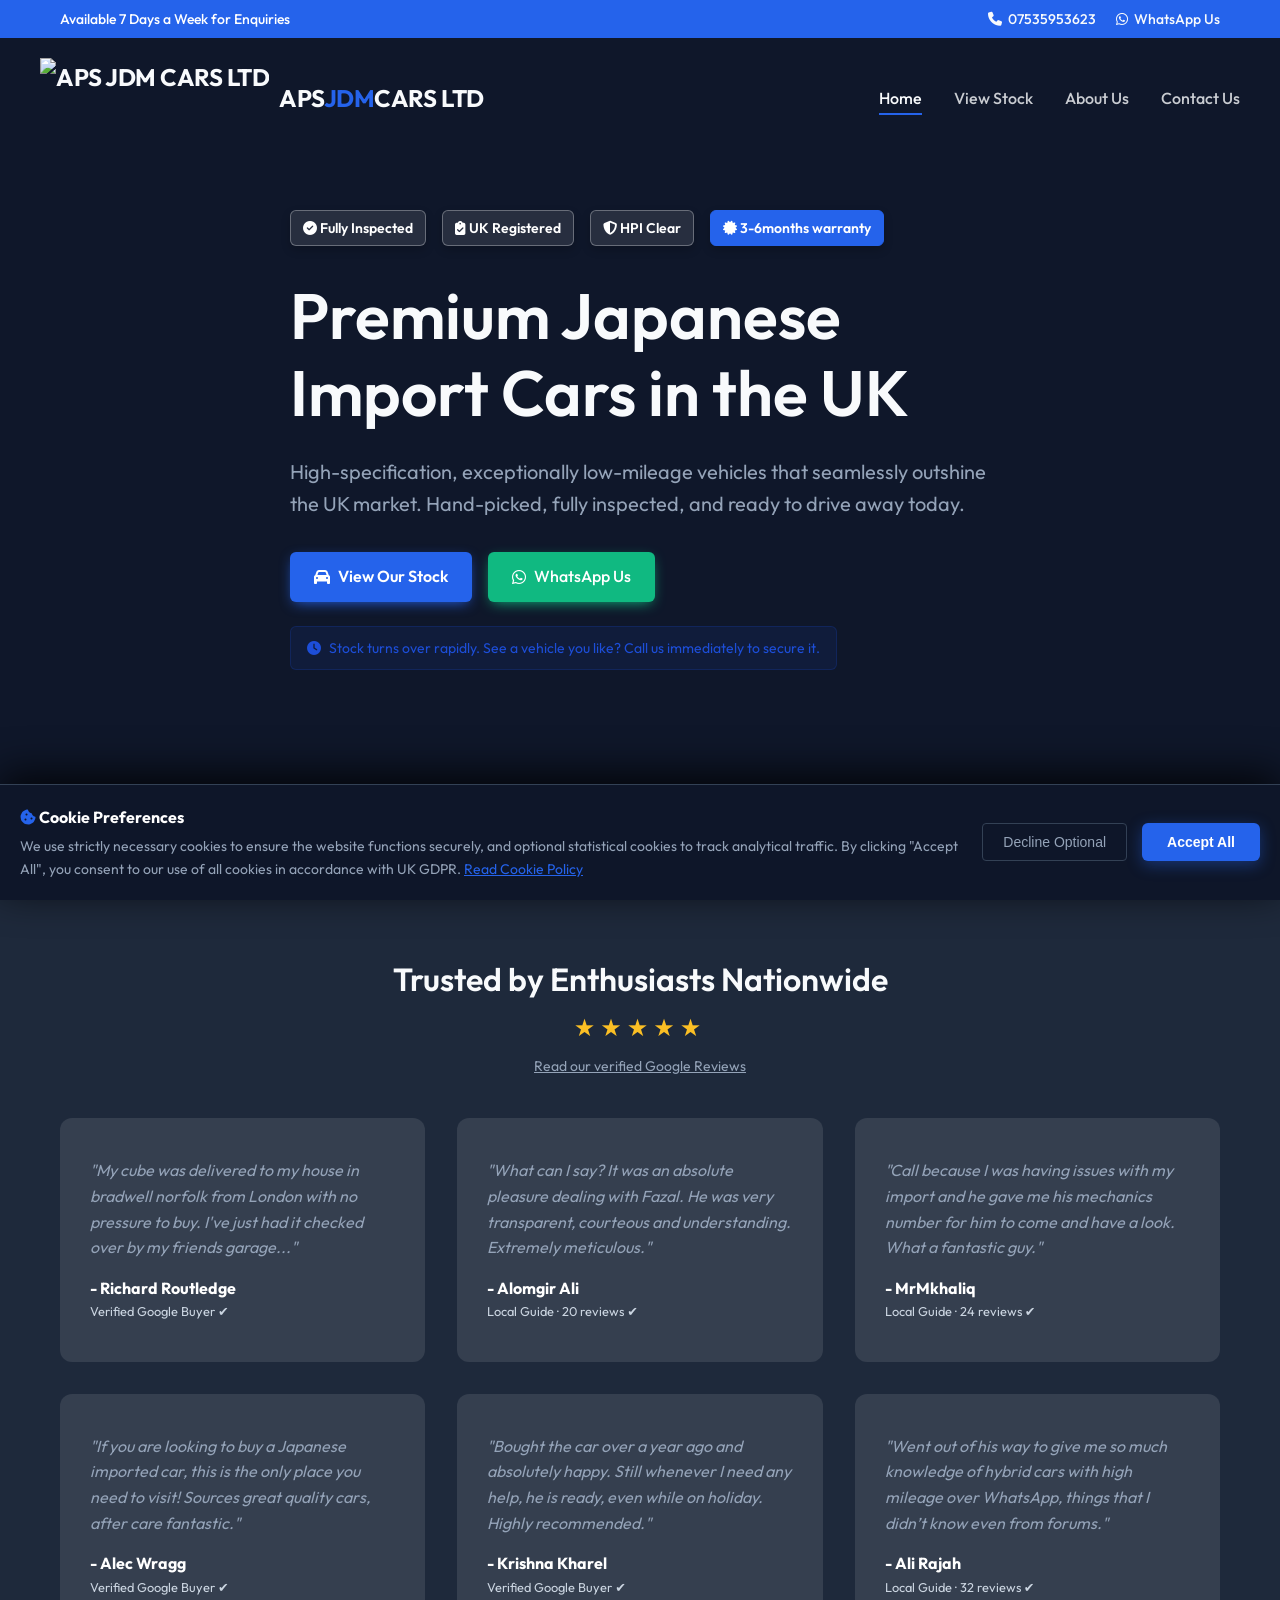
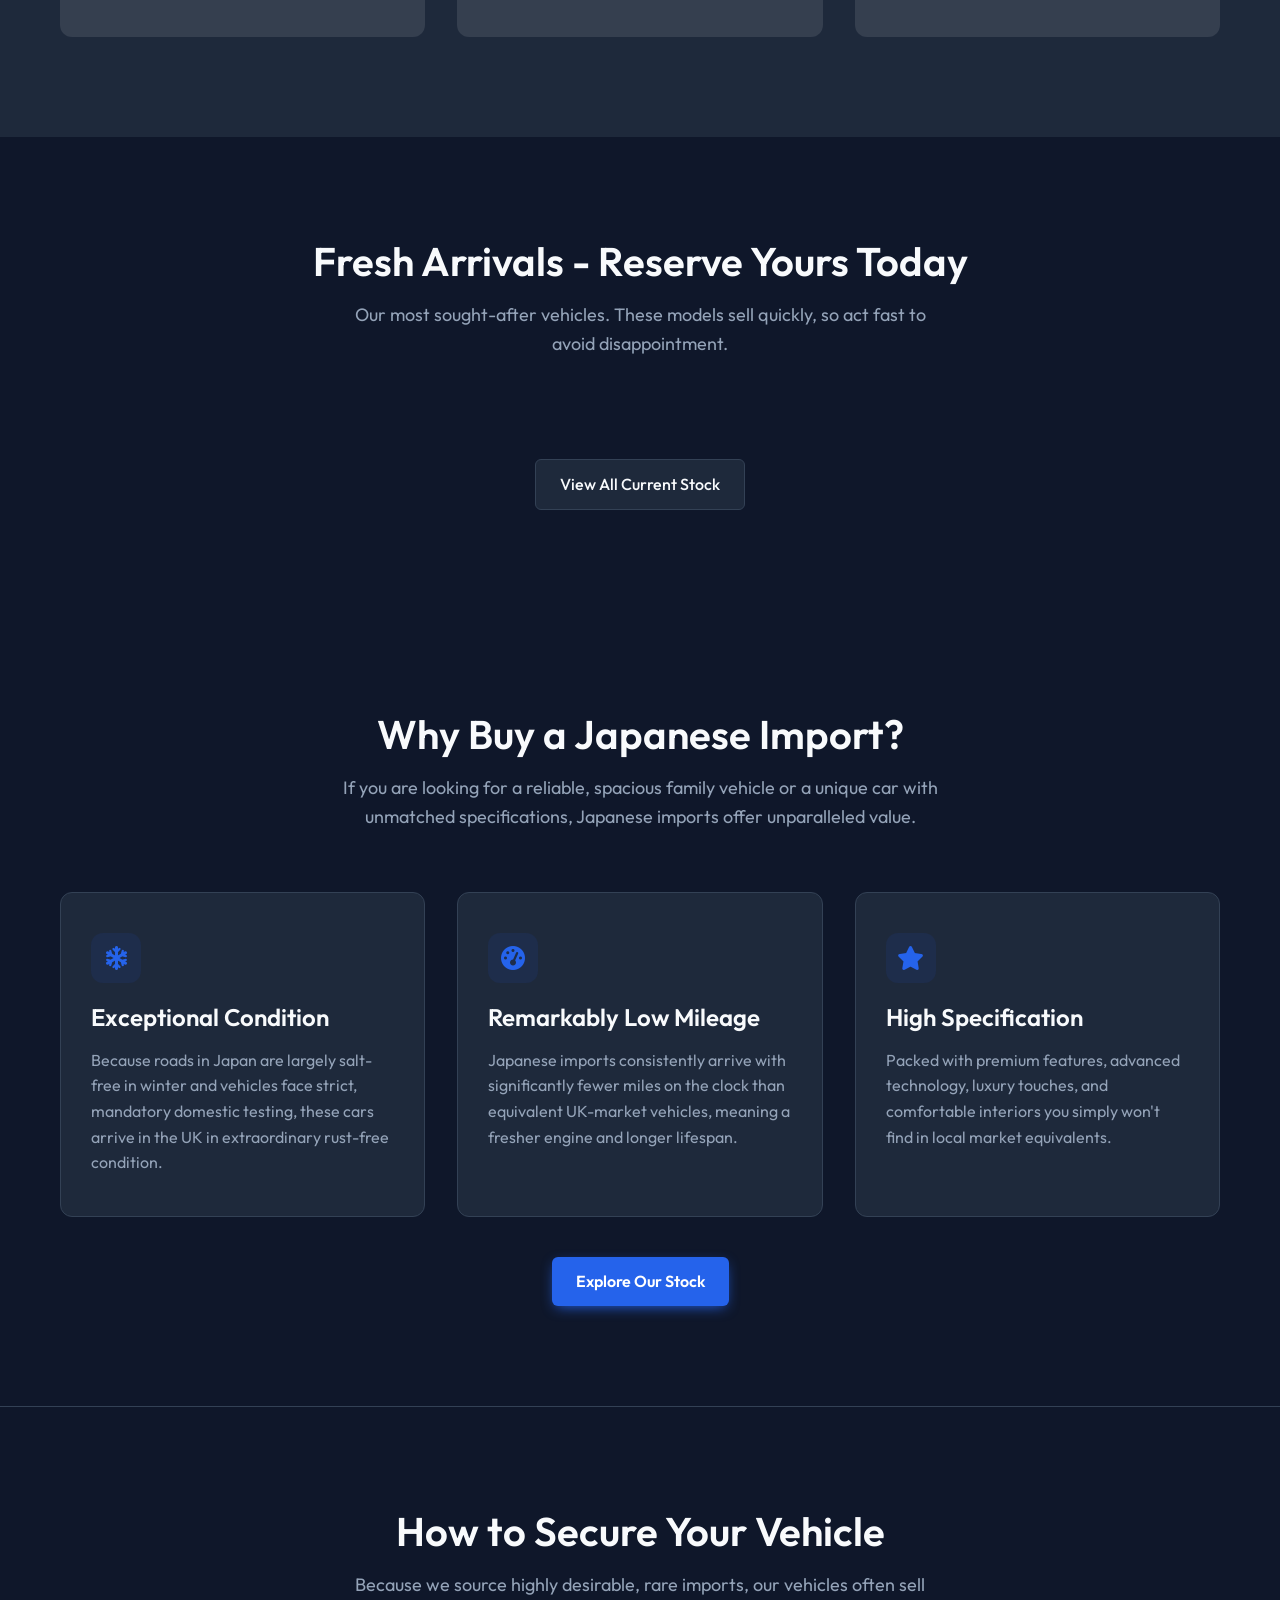
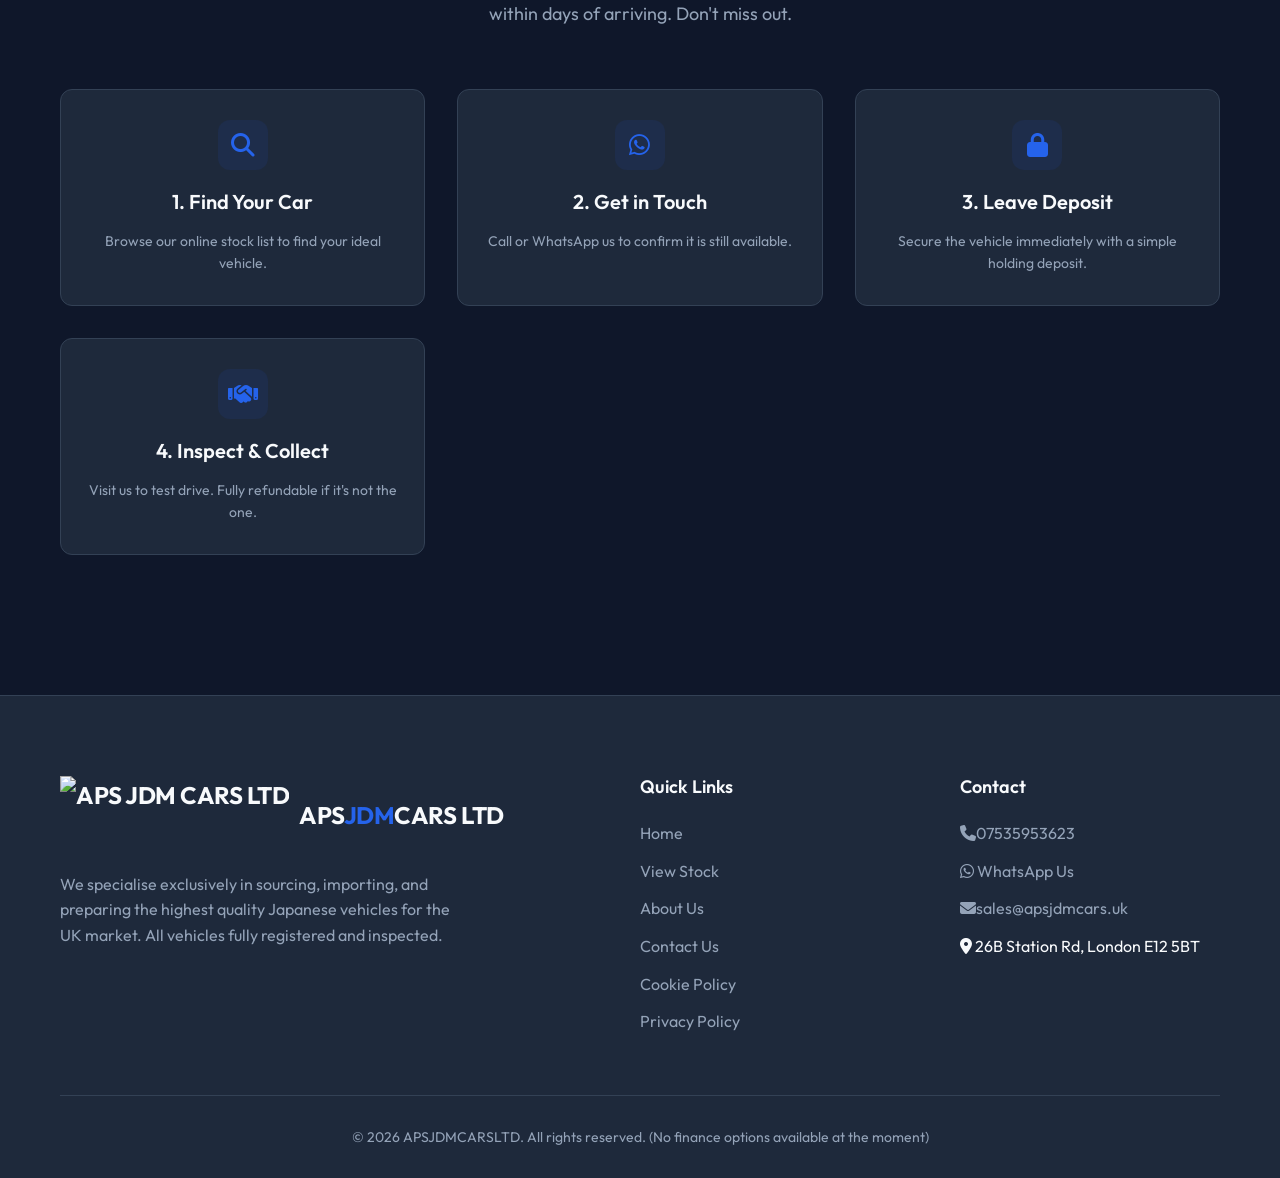
==== static/index.html @ a2fe66a0 "Navigation: Converted all root paths to explicit relative HTML files" ====
<!DOCTYPE html>
<html lang="en-GB">
<head>
  <meta charset="UTF-8">
  <meta name="viewport" content="width=device-width, initial-scale=1.0">
  <title>Japanese Import Cars UK | Premium Specialists</title>
  <meta name="description" content="Discover premium Japanese import cars in the UK. Specialising in high-spec, low-mileage vehicles fully UK registered and inspected.">
  <link rel="stylesheet" href="style.css">
  <link rel="stylesheet" href="https://cdnjs.cloudflare.com/ajax/libs/font-awesome/6.4.0/css/all.min.css">
</head>
<body>


  



  <!-- HEADER -->
  <header>
    <div class="top-bar">
      <div class="container top-contacts">
        <span>Available 7 Days a Week for Enquiries</span>
        <div style="display: flex; gap: 20px;">
          <a href="tel:07535953623"><i class="fas fa-phone"></i> <span>07535953623</span></a>
          <a href="https://wa.me/447721733169?text=Hi%20I'm%20interested%20in%20a%20car"><i class="fab fa-whatsapp"></i> <span>WhatsApp Us</span></a>
        </div>
      </div>
    </div>
    <div class="container nav-container">
      <a href="index.html" class="logo" style="text-decoration: none; display: flex; align-items: center; gap: 10px;"><img src="logojdm.png" alt="APS JDM CARS LTD" class="nav-logo-img"><div>APS<span>JDM</span>CARS LTD</div></a>
      <nav class="nav-links">
        <a href="index.html" class="active">Home</a>
        <a href="stock.html">View Stock</a>
        <a href="about.html">About Us</a>
        <a href="contact.html">Contact Us</a>
      </nav>
      <button class="mobile-menu-btn"><i class="fas fa-bars"></i></button>
    </div>
  </header>

  <!-- HERO -->
  <section class="hero">
    <div class="container">
      <div class="hero-content">
        <div class="trust-badges">
          <span class="badge"><i class="fas fa-check-circle"></i> Fully Inspected</span>
          <span class="badge"><i class="fas fa-clipboard-check"></i> UK Registered</span>
          <span class="badge"><i class="fas fa-shield-alt"></i> HPI Clear</span>
          <span class="badge" style="background-color: var(--accent-primary); color: white; border-color: var(--accent-primary);"><i class="fas fa-certificate"></i> 3-6months warranty</span>
        </div>
        <h1>Premium Japanese Import Cars in the UK</h1>
        <p>High-specification, exceptionally low-mileage vehicles that seamlessly outshine the UK market. Hand-picked, fully inspected, and ready to drive away today.</p>
        
        <div class="hero-ctas">
          <a href="stock.html" class="btn btn-primary"><i class="fas fa-car"></i> View Our Stock</a>
          <a href="https://wa.me/447721733169?text=Hi%20I'm%20interested%20in%20a%20car" class="btn btn-whatsapp"><i class="fab fa-whatsapp"></i> WhatsApp Us</a>
        </div>
        
        <div class="urgency-banner">
          <i class="fas fa-clock"></i> Stock turns over rapidly. See a vehicle you like? Call us immediately to secure it.
        </div>
      </div>
    </div>
  </section>


  <!-- SOCIAL PROOF -->
  <section style="background-color: var(--bg-secondary); color: var(--text-main); padding: 60px 0;">
    <div class="container">
      <div style="text-align: center; margin-bottom: 40px;">
        <h2 style="font-size: 2rem; margin-bottom: 10px;">Trusted by Enthusiasts Nationwide</h2>
        <a href="https://maps.app.goo.gl/rr9UV8y8U7LEJcrA9" target="_blank" style="text-decoration: none; display: inline-block; cursor: pointer; transition: opacity 0.2s;" onmouseover="this.style.opacity='0.8'" onmouseout="this.style.opacity='1'">
          <div style="color: #fbbf24; font-size: 1.5rem; letter-spacing: 5px; margin-bottom: 8px;">★★★★★</div>
          <div style="font-size: 0.875rem; color: var(--text-muted); text-decoration: underline;">Read our verified Google Reviews</div>
        </a>
      </div>

      <div class="info-grid">
        <div class="info-card" style="background-color: rgba(255,255,255,0.1); border: none; color: white;">
          <p style="font-style: italic; margin-bottom: 15px;">"My cube was delivered to my house in bradwell norfolk from London with no pressure to buy. I've just had it checked over by my friends garage..."</p>
          <div style="font-weight: 700;">- Richard Routledge</div>
          <div style="font-size: 0.8rem; color: #cbd5e1;">Verified Google Buyer ✔</div>
        </div>
        <div class="info-card" style="background-color: rgba(255,255,255,0.1); border: none; color: white;">
          <p style="font-style: italic; margin-bottom: 15px;">"What can I say? It was an absolute pleasure dealing with Fazal. He was very transparent, courteous and understanding. Extremely meticulous."</p>
          <div style="font-weight: 700;">- Alomgir Ali</div>
          <div style="font-size: 0.8rem; color: #cbd5e1;">Local Guide · 20 reviews ✔</div>
        </div>
        <div class="info-card" style="background-color: rgba(255,255,255,0.1); border: none; color: white;">
          <p style="font-style: italic; margin-bottom: 15px;">"Call because I was having issues with my import and he gave me his mechanics number for him to come and have a look. What a fantastic guy."</p>
          <div style="font-weight: 700;">- MrMkhaliq</div>
          <div style="font-size: 0.8rem; color: #cbd5e1;">Local Guide · 24 reviews ✔</div>
        </div>
        <div class="info-card" style="background-color: rgba(255,255,255,0.1); border: none; color: white;">
          <p style="font-style: italic; margin-bottom: 15px;">"If you are looking to buy a Japanese imported car, this is the only place you need to visit! Sources great quality cars, after care fantastic."</p>
          <div style="font-weight: 700;">- Alec Wragg</div>
          <div style="font-size: 0.8rem; color: #cbd5e1;">Verified Google Buyer ✔</div>
        </div>
        <div class="info-card" style="background-color: rgba(255,255,255,0.1); border: none; color: white;">
          <p style="font-style: italic; margin-bottom: 15px;">"Bought the car over a year ago and absolutely happy. Still whenever I need any help, he is ready, even while on holiday. Highly recommended."</p>
          <div style="font-weight: 700;">- Krishna Kharel</div>
          <div style="font-size: 0.8rem; color: #cbd5e1;">Verified Google Buyer ✔</div>
        </div>
        <div class="info-card" style="background-color: rgba(255,255,255,0.1); border: none; color: white;">
          <p style="font-style: italic; margin-bottom: 15px;">"Went out of his way to give me so much knowledge of hybrid cars with high mileage over WhatsApp, things that I didn’t know even from forums."</p>
          <div style="font-weight: 700;">- Ali Rajah</div>
          <div style="font-size: 0.8rem; color: #cbd5e1;">Local Guide · 32 reviews ✔</div>
        </div>
      </div>

    </div>
  </section>

  <!-- FEATURED STOCK -->
  <section>
    <div class="container">
      <div class="section-header">
        <h2>Fresh Arrivals - Reserve Yours Today</h2>
        <p>Our most sought-after vehicles. These models sell quickly, so act fast to avoid disappointment.</p>
      </div>

      <div class="vehicle-grid">
        <!-- Live API Injection -->
        <div id="featuredStockGrid" style="display: contents;"></div>
      </div>
      
      <div style="text-align: center;">
        <a href="stock.html" class="btn btn-secondary">View All Current Stock</a>
      </div>
    </div>
  </section>

  <!-- WHY BUY IMPORT -->
  <section class="bg-alt">
    <div class="container">
      <div class="section-header">
        <h2>Why Buy a Japanese Import?</h2>
        <p>If you are looking for a reliable, spacious family vehicle or a unique car with unmatched specifications, Japanese imports offer unparalleled value.</p>
      </div>
      
      <div class="info-grid">
        <div class="info-card">
          <div class="info-card-icon"><i class="fas fa-snowflake"></i></div>
          <h3>Exceptional Condition</h3>
          <p>Because roads in Japan are largely salt-free in winter and vehicles face strict, mandatory domestic testing, these cars arrive in the UK in extraordinary rust-free condition.</p>
        </div>
        <div class="info-card">
          <div class="info-card-icon"><i class="fas fa-tachometer-alt"></i></div>
          <h3>Remarkably Low Mileage</h3>
          <p>Japanese imports consistently arrive with significantly fewer miles on the clock than equivalent UK-market vehicles, meaning a fresher engine and longer lifespan.</p>
        </div>
        <div class="info-card">
          <div class="info-card-icon"><i class="fas fa-star"></i></div>
          <h3>High Specification</h3>
          <p>Packed with premium features, advanced technology, luxury touches, and comfortable interiors you simply won't find in local market equivalents.</p>
        </div>
      </div>
      
      <div style="text-align: center;">
        <a href="stock.html" class="btn btn-primary">Explore Our Stock</a>
      </div>
    </div>
  </section>

  <!-- RESERVATION PROCESS -->
  <section class="bg-alt" style="border-top: 1px solid var(--border-color);">
    <div class="container">
      <div class="section-header">
        <h2>How to Secure Your Vehicle</h2>
        <p>Because we source highly desirable, rare imports, our vehicles often sell within days of arriving. Don't miss out.</p>
      </div>
      
      <div class="info-grid process-grid">
        <div class="info-card" style="padding: 30px 20px; text-align: center;">
          <div class="info-card-icon" style="margin: 0 auto 20px;"><i class="fas fa-search"></i></div>
          <h3 style="font-size: 1.25rem;">1. Find Your Car</h3>
          <p style="font-size: 0.875rem;">Browse our online stock list to find your ideal vehicle.</p>
        </div>
        <div class="info-card" style="padding: 30px 20px; text-align: center;">
          <div class="info-card-icon" style="margin: 0 auto 20px;"><i class="fab fa-whatsapp"></i></div>
          <h3 style="font-size: 1.25rem;">2. Get in Touch</h3>
          <p style="font-size: 0.875rem;">Call or WhatsApp us to confirm it is still available.</p>
        </div>
        <div class="info-card" style="padding: 30px 20px; text-align: center;">
          <div class="info-card-icon" style="margin: 0 auto 20px;"><i class="fas fa-lock"></i></div>
          <h3 style="font-size: 1.25rem;">3. Leave Deposit</h3>
          <p style="font-size: 0.875rem;">Secure the vehicle immediately with a simple holding deposit.</p>
        </div>
        <div class="info-card" style="padding: 30px 20px; text-align: center;">
          <div class="info-card-icon" style="margin: 0 auto 20px;"><i class="fas fa-handshake"></i></div>
          <h3 style="font-size: 1.25rem;">4. Inspect & Collect</h3>
          <p style="font-size: 0.875rem;">Visit us to test drive. Fully refundable if it's not the one.</p>
        </div>
      </div>
    </div>
  </section>

  <!-- FOOTER -->
  <footer>
    <div class="container">
      <div class="footer-grid">
        <div class="footer-about">
          <a href="index.html" class="logo" style="text-decoration: none; display: flex; align-items: center; gap: 10px;"><img src="logojdm.png" alt="APS JDM CARS LTD" class="nav-logo-img"><div>APS<span>JDM</span>CARS LTD</div></a>
          <p>We specialise exclusively in sourcing, importing, and preparing the highest quality Japanese vehicles for the UK market. All vehicles fully registered and inspected.</p>
        </div>
        <div class="footer-links">
          <h4>Quick Links</h4>
          <ul>
            <li><a href="index.html">Home</a></li>
            <li><a href="stock.html">View Stock</a></li>
            <li><a href="about.html">About Us</a></li>
            <li><a href="contact.html">Contact Us</a></li>
            <li><a href="/cookie-policy">Cookie Policy</a></li>
            <li><a href="/privacy-policy">Privacy Policy</a></li>
          </ul>
        </div>
        <div class="footer-links">
          <h4>Contact</h4>
          <ul>
            <li><a href="tel:07535953623"><i class="fas fa-phone"></i>07535953623</a></li>
            <li><a href="https://wa.me/447721733169?text=Hi%20I'm%20interested%20in%20a%20car"><i class="fab fa-whatsapp"></i> WhatsApp Us</a></li>
            <li><a href="mailto:sales@apsjdmcars.uk"><i class="fas fa-envelope"></i>sales@apsjdmcars.uk</a></li>
            <li><i class="fas fa-map-marker-alt"></i> 26B Station Rd, London E12 5BT</li>
          </ul>
        </div>
      </div>
      <div class="footer-bottom">
        <p>&copy; 2026 APSJDMCARSLTD. All rights reserved. (No finance options available at the moment)</p>
      </div>
    </div>
  </footer>

  <script src="script.js"></script>

  <!-- DYNAMIC LIVE STOCK API -->
  <script>
    document.addEventListener('DOMContentLoaded', async () => {
      const grid = document.getElementById('featuredStockGrid');
      if (!grid) return;
      
      try {
        const res = await fetch('/api/vehicles');
        if (!res.ok) throw new Error('API down');
        let vehicles = await res.json();
        
        // Filter out sold/reserved cars
        vehicles = vehicles.filter(v => v.status === 'Available' || !v.status);
        
        // Take top 3 latest
        vehicles = vehicles.slice(-3).reverse(); // Assuming newest are at the end, or just slice(0,3)
        // Let's take the first 3 since SQL usually returns oldest first unless ORDER BY is used.
        // Actually, fetching newest is harder without an 'id DESC', but slice(0,3) matches stock.html ordering
        
        if (vehicles.length === 0) {
            grid.innerHTML = '<p style="text-align:center; color:var(--text-muted); grid-column: 1/-1;">Check back soon for new arrivals!</p>';
            return;
        }

        grid.innerHTML = '';
        vehicles.forEach(v => {
          let tagHtml = '';
          if(v.tags) {
            let bgColor = 'var(--accent-primary)';
            if(v.tags.toLowerCase().includes('booked')) bgColor = 'var(--accent-green)';
            if(v.tags.toLowerCase().includes('just')) bgColor = '#3b82f6';
            tagHtml = `<span class="vehicle-tag" style="background-color: ${bgColor};">${v.tags}</span>`;
          }

          grid.innerHTML += `
            <div class="vehicle-card" onclick="window.location.href='/vehicle/${v.id}'" style="cursor: pointer; position: relative;">
              <div class="vehicle-img-wrapper">
                ${tagHtml}
                <img src="${v.img_url}" alt="${v.make} ${v.model}">
              </div>
              <div class="vehicle-info">
                <h3 class="vehicle-title">${v.year} ${v.make} ${v.model}</h3>
                <div class="vehicle-price">${v.price}</div>
                <div class="vehicle-specs">
                  <div class="spec-item"><i class="fas fa-calendar"></i> ${v.year}</div>
                  <div class="spec-item"><i class="fas fa-road"></i> ${v.mileage} Miles</div>
                  <div class="spec-item"><i class="fas fa-gas-pump"></i> ${v.engine}</div>
                  <div class="spec-item"><i class="fas fa-cogs"></i> ${v.transmission}</div>
                </div>
                <div class="vehicle-actions">
                  <a href="/vehicle/${v.id}" class="btn btn-secondary" onclick="event.stopPropagation()">View Details</a>
                  <a href="/contact.html?vehicle=${v.id}" class="btn btn-whatsapp" onclick="event.stopPropagation()"><i class="fab fa-whatsapp"></i> Chat</a>
                </div>
              </div>
            </div>
          `;
        });
      } catch (err) {
        console.error("Failed to load featured stock:", err);
      }
    });
  </script>
</body>
</html>
---- static/style.css ----
@import url('https://fonts.googleapis.com/css2?family=Outfit:wght@300;400;500;600;700&display=swap');

:root {
  --bg-primary: #0f172a;
  --bg-secondary: #1e293b;
  --bg-card: #1e293b;
  --accent-primary: #2563eb;
  --accent-hover: #1d4ed8;
  --accent-green: #10b981;
  --text-main: #f8fafc;
  --text-muted: #94a3b8;
  --border-color: #334155;
  --font-base: 'Outfit', system-ui, sans-serif;
  --radius-sm: 6px;
  --radius-md: 12px;
  --radius-lg: 20px;
  --transition: all 0.3s cubic-bezier(0.4, 0, 0.2, 1);
}

* {
  margin: 0;
  padding: 0;
  box-sizing: border-box;
}

body {
  font-family: var(--font-base);
  background-color: var(--bg-primary);
  color: var(--text-main);
  line-height: 1.6;
  overflow-x: hidden;
}

h1, h2, h3, h4, h5, h6 {
  line-height: 1.2;
  font-weight: 600;
}

a {
  color: var(--text-main);
  text-decoration: none;
  transition: var(--transition);
}

ul {
  list-style: none;
}

.container {
  max-width: 1200px;
  margin: 0 auto;
  padding: 0 20px;
}

/* ==================== BUTTONS ==================== */
.btn {
  display: inline-flex;
  align-items: center;
  justify-content: center;
  gap: 8px;
  padding: 12px 24px;
  border-radius: var(--radius-sm);
  font-weight: 500;
  cursor: pointer;
  border: none;
  transition: var(--transition);
  font-size: 1rem;
}

.btn-primary {
  background-color: var(--accent-primary);
  color: white;
  font-weight: 600;
  box-shadow: 0 4px 14px -4px var(--accent-primary);
}

.btn-primary:hover {
  background-color: var(--accent-hover);
  transform: translateY(-2px);
  box-shadow: 0 6px 20px -6px var(--accent-hover);
}

.btn-secondary {
  background-color: var(--bg-card);
  color: var(--text-main);
  border: 1px solid var(--border-color);
}

.btn-secondary:hover {
  background-color: #f1f5f9;
  transform: translateY(-2px);
}

.btn-whatsapp {
  background-color: var(--accent-green);
  color: white;
  box-shadow: 0 4px 14px -4px var(--accent-green);
}

.btn-whatsapp:hover {
  background-color: #059669;
  transform: translateY(-2px);
  box-shadow: 0 6px 20px -6px var(--accent-green);
}

/* ==================== HEADER ==================== */
header {
  position: fixed;
  top: 0;
  left: 0;
  width: 100%;
  z-index: 1000;
  transition: var(--transition);
}

header.scrolled {
  background-color: rgba(15, 23, 42, 0.95);
  backdrop-filter: blur(10px);
  border-bottom: 1px solid var(--border-color);
}

.top-bar {
  background-color: var(--accent-primary);
  color: white;
  padding: 8px 0;
  font-size: 0.875rem;
  font-weight: 500;
}

.top-bar .container {
  display: flex;
  justify-content: space-between;
  align-items: center;
}

.top-contacts {
  display: flex;
  gap: 16px;
}

.top-contacts a {
  display: flex;
  align-items: center;
  gap: 6px;
}

.top-contacts a:hover {
  opacity: 0.8;
}

.nav-container {
  display: flex;
  justify-content: space-between;
  align-items: center;
  padding: 20px 0;
}

.logo {
  font-size: 1.5rem;
  font-weight: 700;
  letter-spacing: -0.02em;
  color: var(--text-main);
}

.logo span {
  color: var(--accent-primary);
}

.nav-logo-img {
  height: 80px;
  width: auto;
  transition: var(--transition);
}

.footer-logo-img {
  height: 110px;
  width: auto;
  transition: var(--transition);
}

.nav-links {
  display: flex;
  gap: 32px;
}

.nav-links a {
  font-weight: 500;
  opacity: 0.8;
  position: relative;
}

.nav-links a::after {
  content: '';
  position: absolute;
  bottom: -4px;
  left: 0;
  width: 0;
  height: 2px;
  background-color: var(--accent-primary);
  transition: var(--transition);
}

.nav-links a:hover {
  opacity: 1;
}

.nav-links a:hover::after, .nav-links a.active::after {
  width: 100%;
}

.nav-links a.active {
  opacity: 1;
}

.mobile-menu-btn {
  display: none;
  background: none;
  border: none;
  color: var(--text-main);
  font-size: 1.5rem;
  cursor: pointer;
}

/* ==================== HERO SECTION ==================== */
.hero {
  height: 100vh;
  min-height: 600px;
  display: flex;
  align-items: center;
  position: relative;
  background: linear-gradient(to right, rgba(15,23,42,0.95) 0%, rgba(15,23,42,0.6) 100%), url('https://images.unsplash.com/photo-1603584173870-7f23fdae1b7a?q=80&w=2670&auto=format&fit=crop') center/cover no-repeat;
  padding-top: 80px;
}

.hero-content {
  max-width: 700px;
  animation: fadeUp 1s ease forwards;
}

.hero h1 {
  font-size: 4rem;
  margin-bottom: 24px;
}

.hero p {
  font-size: 1.25rem;
  color: var(--text-muted);
  margin-bottom: 32px;
}

.trust-badges {
  display: flex;
  gap: 16px;
  margin-bottom: 32px;
}

.badge {
  background-color: rgba(255, 255, 255, 0.1);
  padding: 6px 12px;
  border-radius: 6px;
  font-size: 0.875rem;
  font-weight: 600;
  backdrop-filter: blur(8px);
  border: 1px solid rgba(255, 255, 255, 0.3);
  color: white;
  box-shadow: 0 4px 10px rgba(0,0,0,0.2);
}

.hero-ctas {
  display: flex;
  gap: 16px;
  margin-bottom: 24px;
}

.urgency-banner {
  display: inline-flex;
  align-items: center;
  gap: 8px;
  background-color: rgba(29, 78, 216, 0.1);
  border: 1px solid rgba(29, 78, 216, 0.2);
  padding: 10px 16px;
  border-radius: var(--radius-sm);
  font-size: 0.875rem;
  color: var(--accent-hover);
}

/* ==================== SECTIONS ==================== */
section {
  padding: 100px 0;
}

.section-header {
  text-align: center;
  margin-bottom: 60px;
}

.section-header h2 {
  font-size: 2.5rem;
  margin-bottom: 16px;
}

.section-header p {
  color: var(--text-muted);
  font-size: 1.125rem;
  max-width: 600px;
  margin: 0 auto;
}

/* ==================== INFO GRID ==================== */
.info-grid {
  display: grid;
  grid-template-columns: repeat(auto-fit, minmax(280px, 1fr));
  gap: 32px;
  margin-bottom: 40px;
}

.info-card {
  background-color: var(--bg-secondary);
  padding: 40px 30px;
  border-radius: var(--radius-md);
  border: 1px solid var(--border-color);
  transition: var(--transition);
}

.info-card:hover {
  transform: translateY(-5px);
  border-color: var(--accent-primary);
  box-shadow: 0 10px 30px -10px rgba(0,0,0,0.5);
}

.info-card-icon {
  width: 50px;
  height: 50px;
  background-color: rgba(29, 78, 216, 0.1);
  color: var(--accent-primary);
  display: flex;
  align-items: center;
  justify-content: center;
  border-radius: 12px;
  font-size: 1.5rem;
  margin-bottom: 20px;
}

.info-card h3 {
  font-size: 1.5rem;
  margin-bottom: 16px;
}

.info-card p {
  color: var(--text-muted);
}

/* ==================== VEHICLE GRID ==================== */
.vehicle-grid {
  display: grid;
  grid-template-columns: repeat(auto-fill, minmax(280px, 1fr));
  gap: 30px;
  margin-bottom: 40px;
}

.vehicle-card {
  background-color: var(--bg-secondary);
  border-radius: var(--radius-md);
  overflow: hidden;
  border: 1px solid var(--border-color);
  transition: var(--transition);
  display: flex;
  flex-direction: column;
}

.vehicle-card:hover {
  transform: translateY(-5px);
  border-color: #3f3f46;
  box-shadow: 0 20px 40px -10px rgba(0,0,0,0.5);
}

.vehicle-img-wrapper {
  position: relative;
  aspect-ratio: 16/9;
  height: auto;
  overflow: hidden;
}

.vehicle-img-wrapper img {
  width: 100%;
  height: 100%;
  object-fit: cover;
  transition: transform 0.5s ease;
}

.vehicle-card:hover .vehicle-img-wrapper img {
  transform: scale(1.05);
}

.vehicle-tag {
  position: absolute;
  top: 16px;
  left: 16px;
  background-color: var(--accent-primary);
  color: white;
  padding: 4px 12px;
  border-radius: 20px;
  font-size: 0.75rem;
  font-weight: 600;
  box-shadow: 0 4px 10px rgba(0,0,0,0.3);
  max-width: 85%;
  white-space: nowrap;
  overflow: hidden;
  text-overflow: ellipsis;
}

.vehicle-info {
  padding: 24px;
  flex-grow: 1;
  display: flex;
  flex-direction: column;
}

.vehicle-title {
  font-size: 1.25rem;
  margin-bottom: 12px;
}

.vehicle-price {
  font-size: 1.5rem;
  font-weight: 700;
  color: var(--accent-primary);
  margin-bottom: 16px;
}

.vehicle-specs {
  display: grid;
  grid-template-columns: 1fr 1fr;
  gap: 12px;
  margin-bottom: 24px;
  padding-bottom: 20px;
  border-bottom: 1px solid var(--border-color);
}

.spec-item {
  display: flex;
  align-items: center;
  gap: 8px;
  color: var(--text-muted);
  font-size: 0.875rem;
}

.spec-item i {
  color: var(--text-main);
}

.vehicle-actions {
  display: flex;
  gap: 12px;
  margin-top: auto;
}

.vehicle-actions .btn {
  flex: 1;
  padding: 10px;
  font-size: 0.875rem;
}

/* ==================== FOOTER ==================== */
footer {
  background-color: var(--bg-card);
  padding: 80px 0 30px;
  border-top: 1px solid var(--border-color);
}

.footer-grid {
  display: grid;
  grid-template-columns: 2fr 1fr 1fr;
  gap: 60px;
  margin-bottom: 60px;
}

.footer-about p {
  color: var(--text-muted);
  margin-top: 16px;
  max-width: 400px;
}

.footer-links h4 {
  font-size: 1.125rem;
  margin-bottom: 24px;
}

.footer-links ul {
  display: flex;
  flex-direction: column;
  gap: 12px;
}

.footer-links a {
  color: var(--text-muted);
}

.footer-links a:hover {
  color: var(--accent-primary);
}

.footer-bottom {
  text-align: center;
  padding-top: 30px;
  border-top: 1px solid var(--border-color);
  color: var(--text-muted);
  font-size: 0.875rem;
}

/* ==================== ANIMATIONS ==================== */
@keyframes fadeUp {
  from {
    opacity: 0;
    transform: translateY(30px);
  }
  to {
    opacity: 1;
    transform: translateY(0);
  }
}

/* ==================== MEDIA QUERIES ==================== */
@media (max-width: 900px) {
  .hero h1 { font-size: 3rem; }
  .footer-grid { grid-template-columns: 1fr 1fr; gap: 40px; }
  .hero-ctas { flex-direction: column; }
}

@media (max-width: 768px) {
  .filter-sidebar {
    position: relative !important;
    top: 0 !important;
    margin-bottom: 20px;
  }

  .top-contacts span { display: none; }
  .nav-container { padding: 10px 0; }
  .nav-logo-img { height: 45px; }
  .footer-logo-img { height: 65px; }
  .logo { font-size: 1.1rem; gap: 5px !important; }
  
  .nav-links {
    position: fixed;
    top: 0;
    right: -100%;
    width: 280px;
    height: 100vh;
    background-color: var(--bg-secondary);
    flex-direction: column;
    padding: 100px 30px;
    transition: var(--transition);
    border-left: 1px solid var(--border-color);
    box-shadow: -10px 0 30px rgba(0,0,0,0.5);
  }
  .nav-links.show { right: 0; }
  .mobile-menu-btn { display: block; z-index: 1001; }
  .hero h1 { font-size: 2.5rem; }
  .footer-grid { grid-template-columns: 1fr; }
}

@media (max-width: 480px) {
  .container { padding: 0 15px; }
  .hero h1 { font-size: 2rem; }
  .vehicle-grid { grid-template-columns: 1fr; }
  .info-grid { grid-template-columns: 1fr; gap: 20px; }
  .hero-ctas { flex-direction: column; width: 100%; }
  .hero-ctas .btn { width: 100%; justify-content: center; }
  .vehicle-specs { grid-template-columns: 1fr; }
  .footer-logo-img { height: 50px; }
}

.page-header { padding: 150px 0 60px; background-color: var(--bg-secondary); border-bottom: 1px solid var(--border-color); text-align: center; }


.filter-sidebar {
  flex: 1; 
  min-width: 250px; 
  background-color: var(--bg-secondary); 
  padding: 24px; 
  border-radius: var(--radius-md); 
  border: 1px solid var(--border-color); 
  height: fit-content; 
  position: sticky; 
  top: 120px;
}
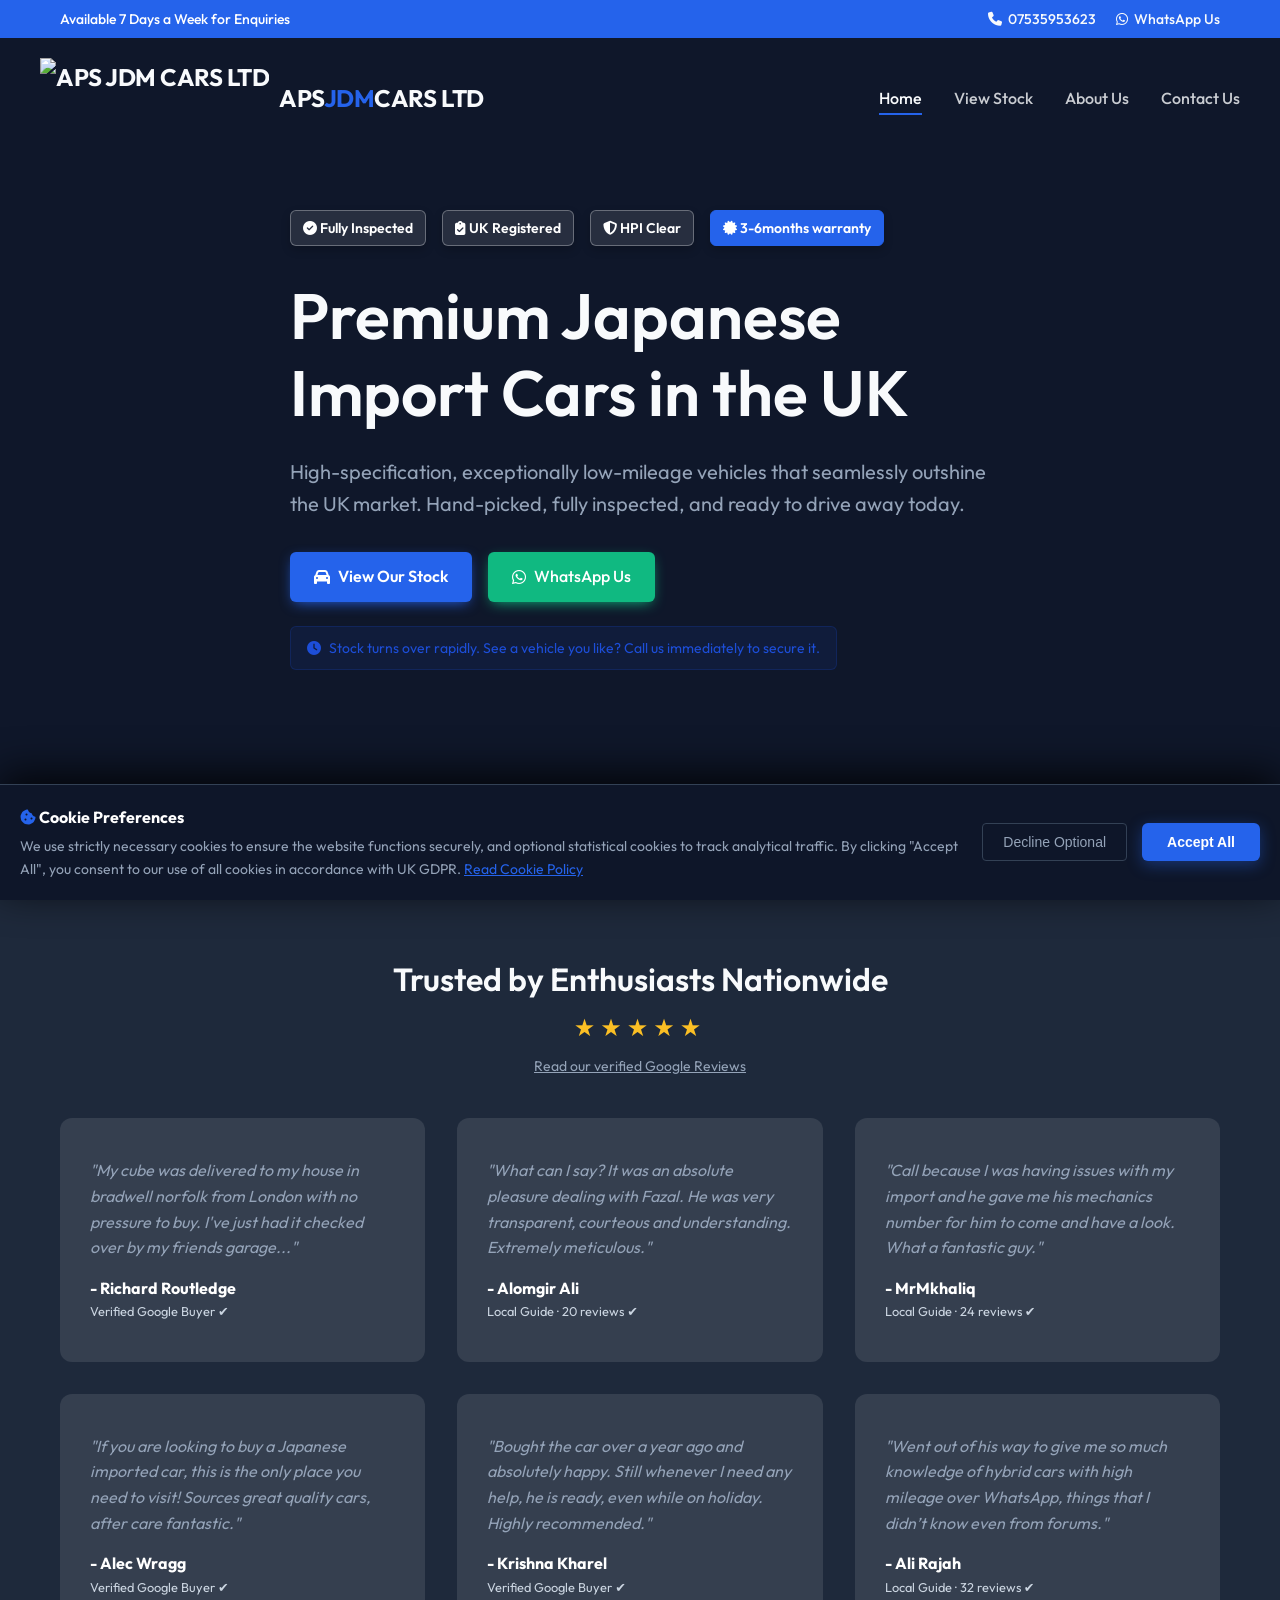
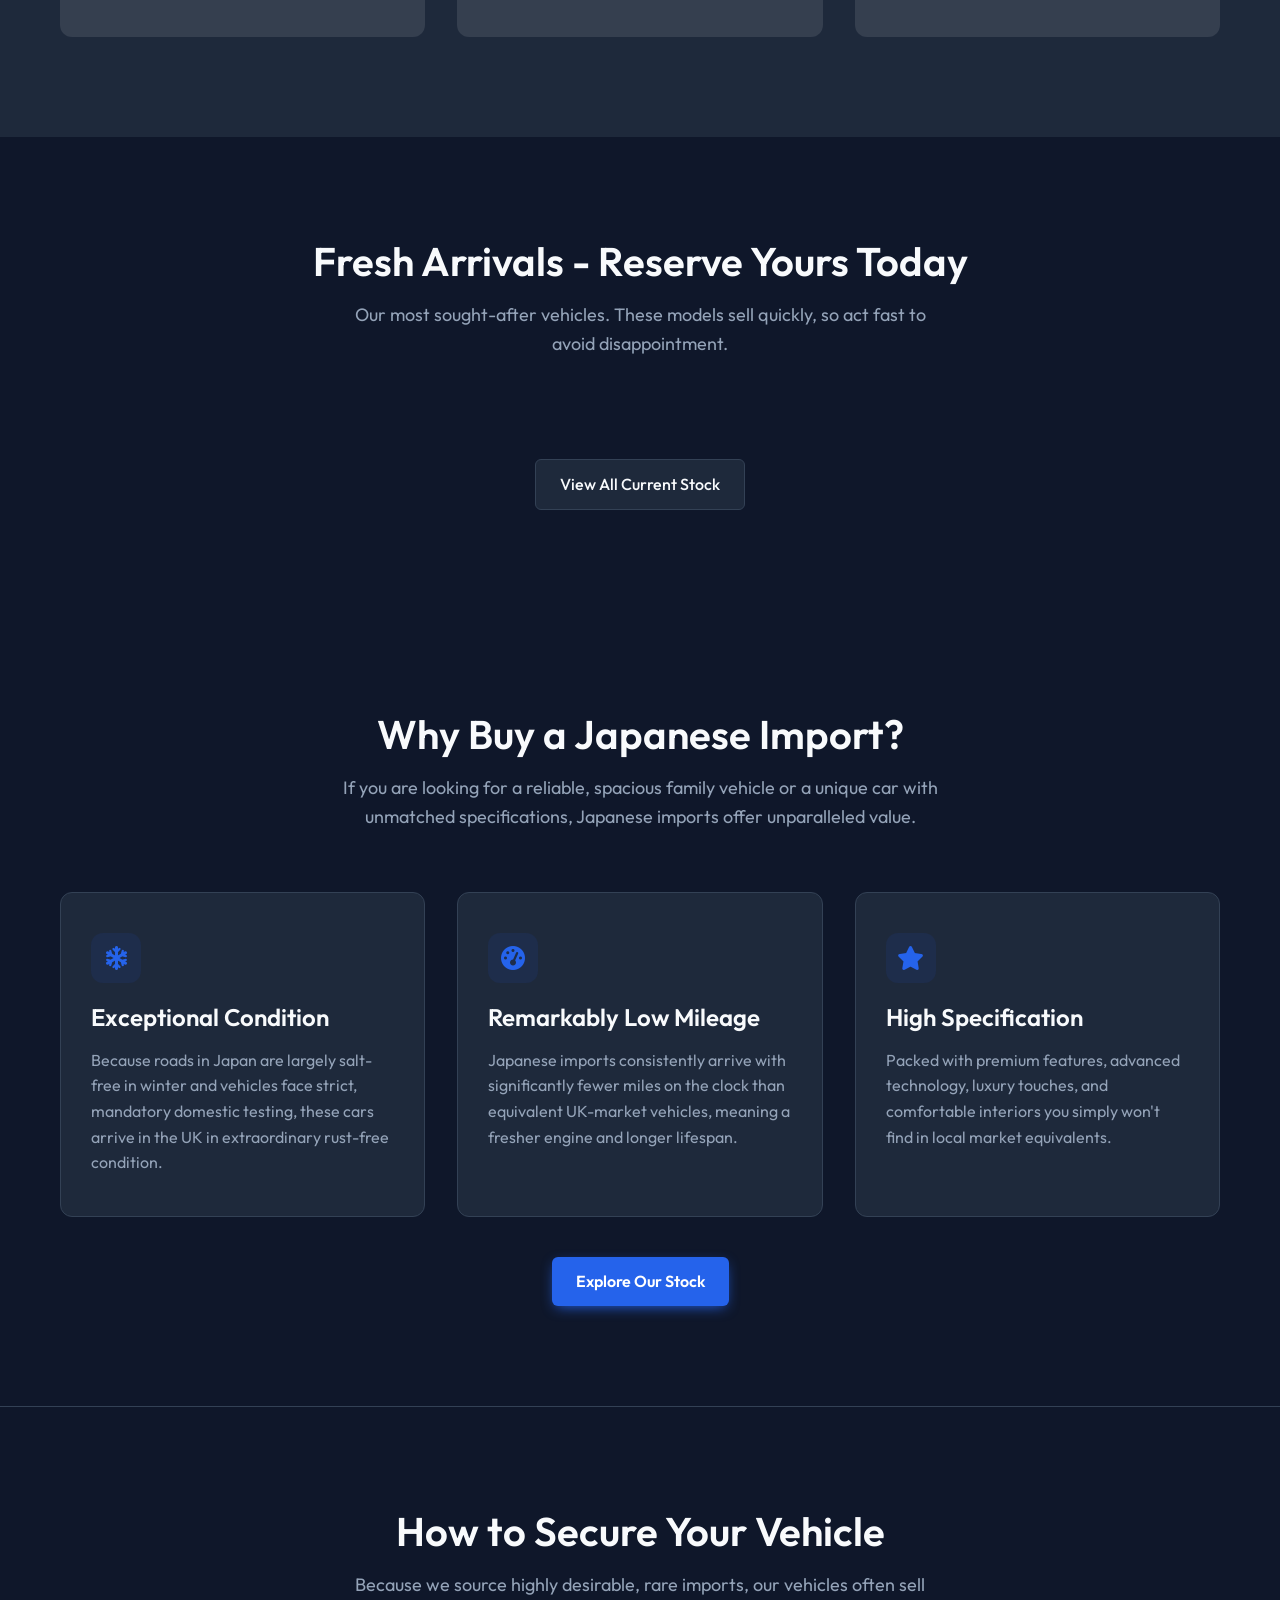
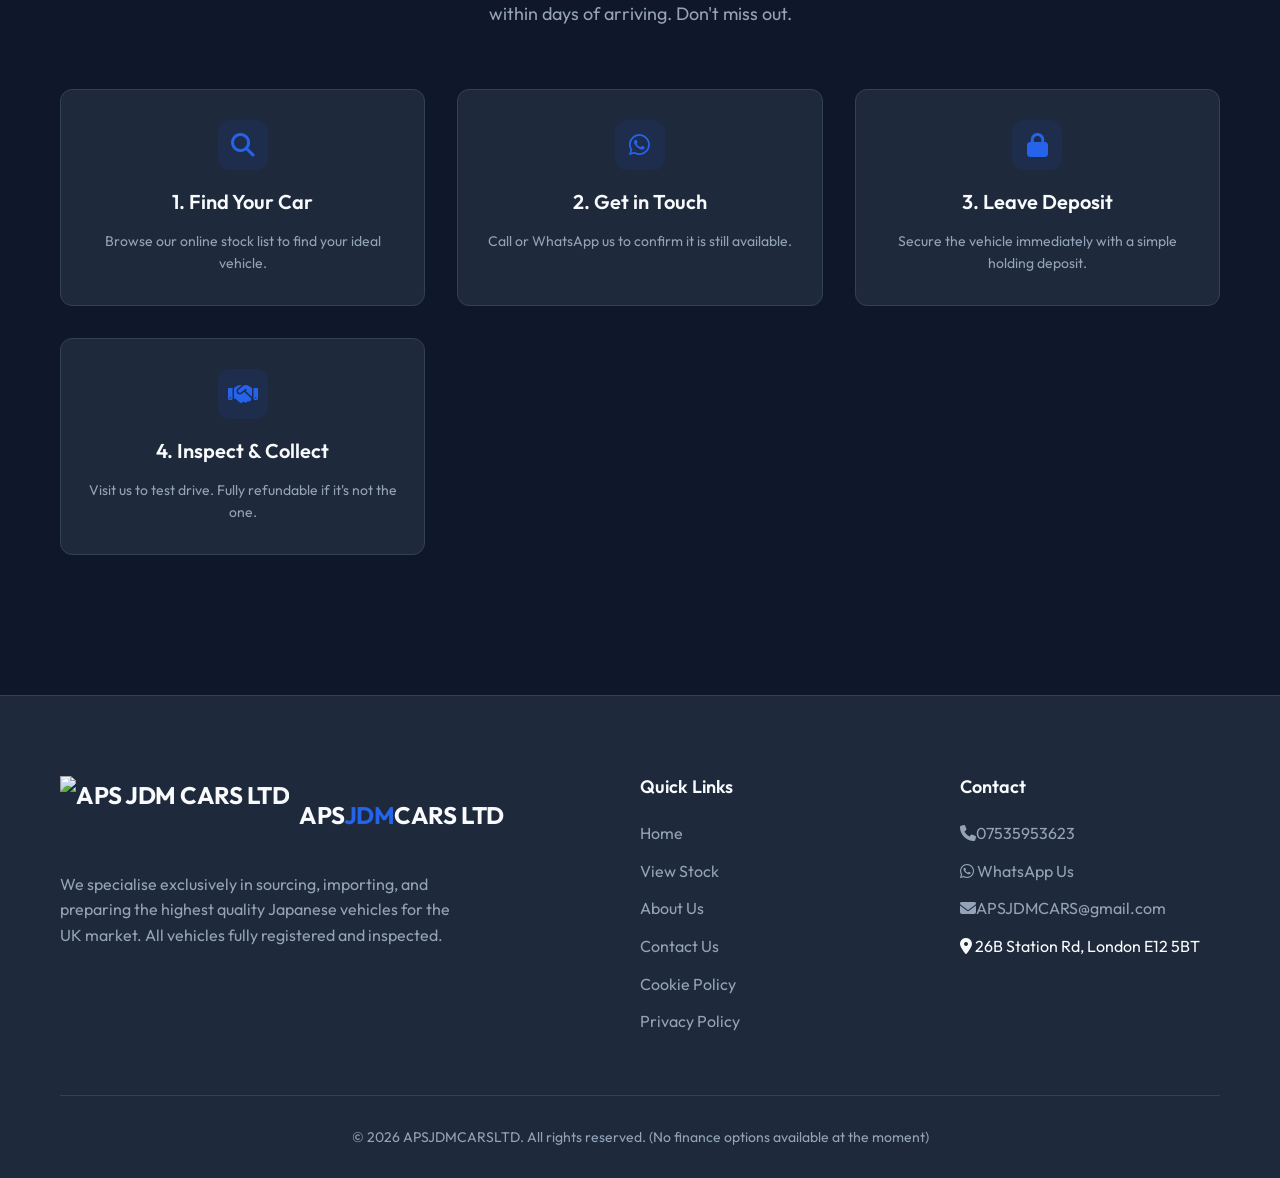
==== commit 75c94741: "UI: Updated dealership contact email" ====
--- a/static/index.html
+++ b/static/index.html
@@ -5,7 +5,7 @@
   <meta name="viewport" content="width=device-width, initial-scale=1.0">
   <title>Japanese Import Cars UK | Premium Specialists</title>
   <meta name="description" content="Discover premium Japanese import cars in the UK. Specialising in high-spec, low-mileage vehicles fully UK registered and inspected.">
-  <link rel="stylesheet" href="style.css">
+  <link rel="stylesheet" href="style.css?v=1777213964">
   <link rel="stylesheet" href="https://cdnjs.cloudflare.com/ajax/libs/font-awesome/6.4.0/css/all.min.css">
 </head>
 <body>
@@ -22,7 +22,7 @@
         <span>Available 7 Days a Week for Enquiries</span>
         <div style="display: flex; gap: 20px;">
           <a href="tel:07535953623"><i class="fas fa-phone"></i> <span>07535953623</span></a>
-          <a href="https://wa.me/447721733169?text=Hi%20I'm%20interested%20in%20a%20car"><i class="fab fa-whatsapp"></i> <span>WhatsApp Us</span></a>
+          <a href="https://wa.me/447721733169?text=Hi,%20I%20am%20reaching%20out%20from%20the%20website"><i class="fab fa-whatsapp"></i> <span>WhatsApp Us</span></a>
         </div>
       </div>
     </div>
@@ -53,7 +53,7 @@
         
         <div class="hero-ctas">
           <a href="stock.html" class="btn btn-primary"><i class="fas fa-car"></i> View Our Stock</a>
-          <a href="https://wa.me/447721733169?text=Hi%20I'm%20interested%20in%20a%20car" class="btn btn-whatsapp"><i class="fab fa-whatsapp"></i> WhatsApp Us</a>
+          <a href="https://wa.me/447721733169?text=Hi,%20I%20am%20reaching%20out%20from%20the%20website" class="btn btn-whatsapp"><i class="fab fa-whatsapp"></i> WhatsApp Us</a>
         </div>
         
         <div class="urgency-banner">
@@ -218,8 +218,8 @@
           <h4>Contact</h4>
           <ul>
             <li><a href="tel:07535953623"><i class="fas fa-phone"></i>07535953623</a></li>
-            <li><a href="https://wa.me/447721733169?text=Hi%20I'm%20interested%20in%20a%20car"><i class="fab fa-whatsapp"></i> WhatsApp Us</a></li>
-            <li><a href="mailto:sales@apsjdmcars.uk"><i class="fas fa-envelope"></i>sales@apsjdmcars.uk</a></li>
+            <li><a href="https://wa.me/447721733169?text=Hi,%20I%20am%20reaching%20out%20from%20the%20website"><i class="fab fa-whatsapp"></i> WhatsApp Us</a></li>
+            <li><a href="mailto:APSJDMCARS@gmail.com"><i class="fas fa-envelope"></i>APSJDMCARS@gmail.com</a></li>
             <li><i class="fas fa-map-marker-alt"></i> 26B Station Rd, London E12 5BT</li>
           </ul>
         </div>
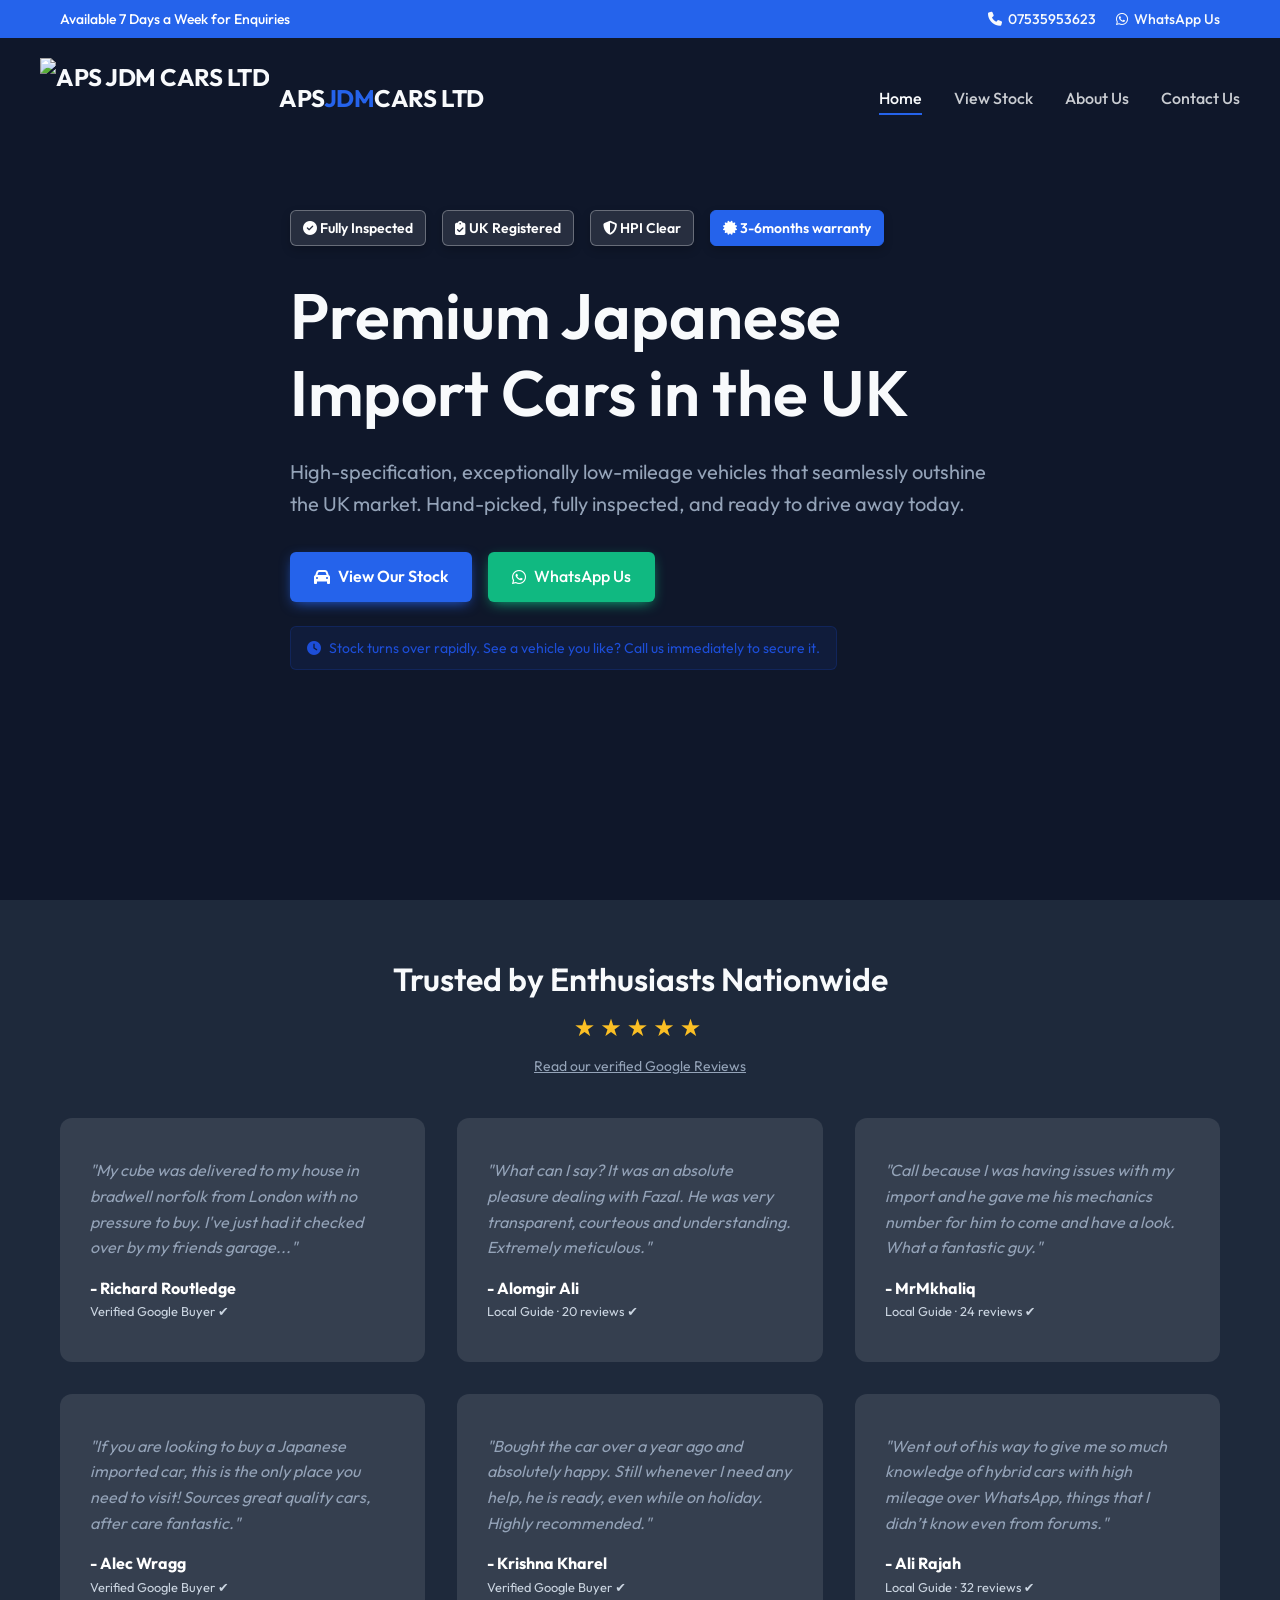
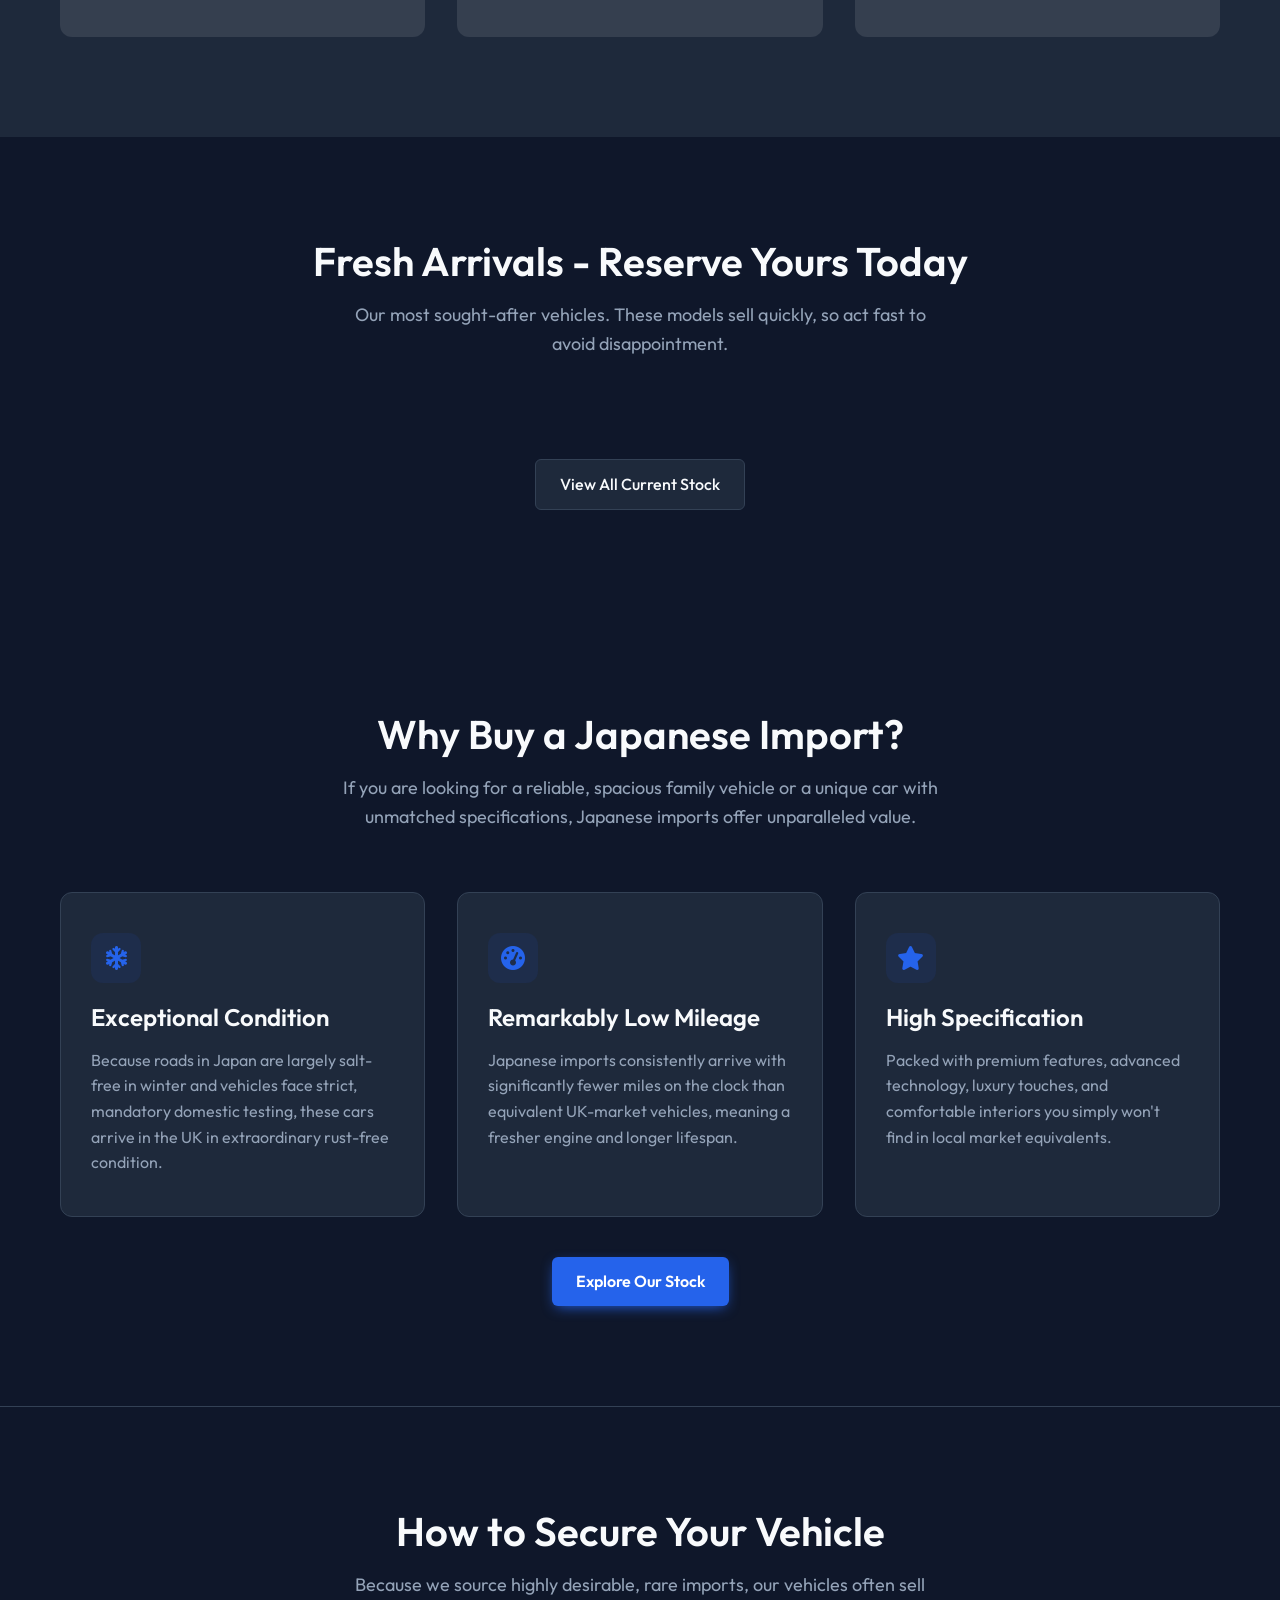
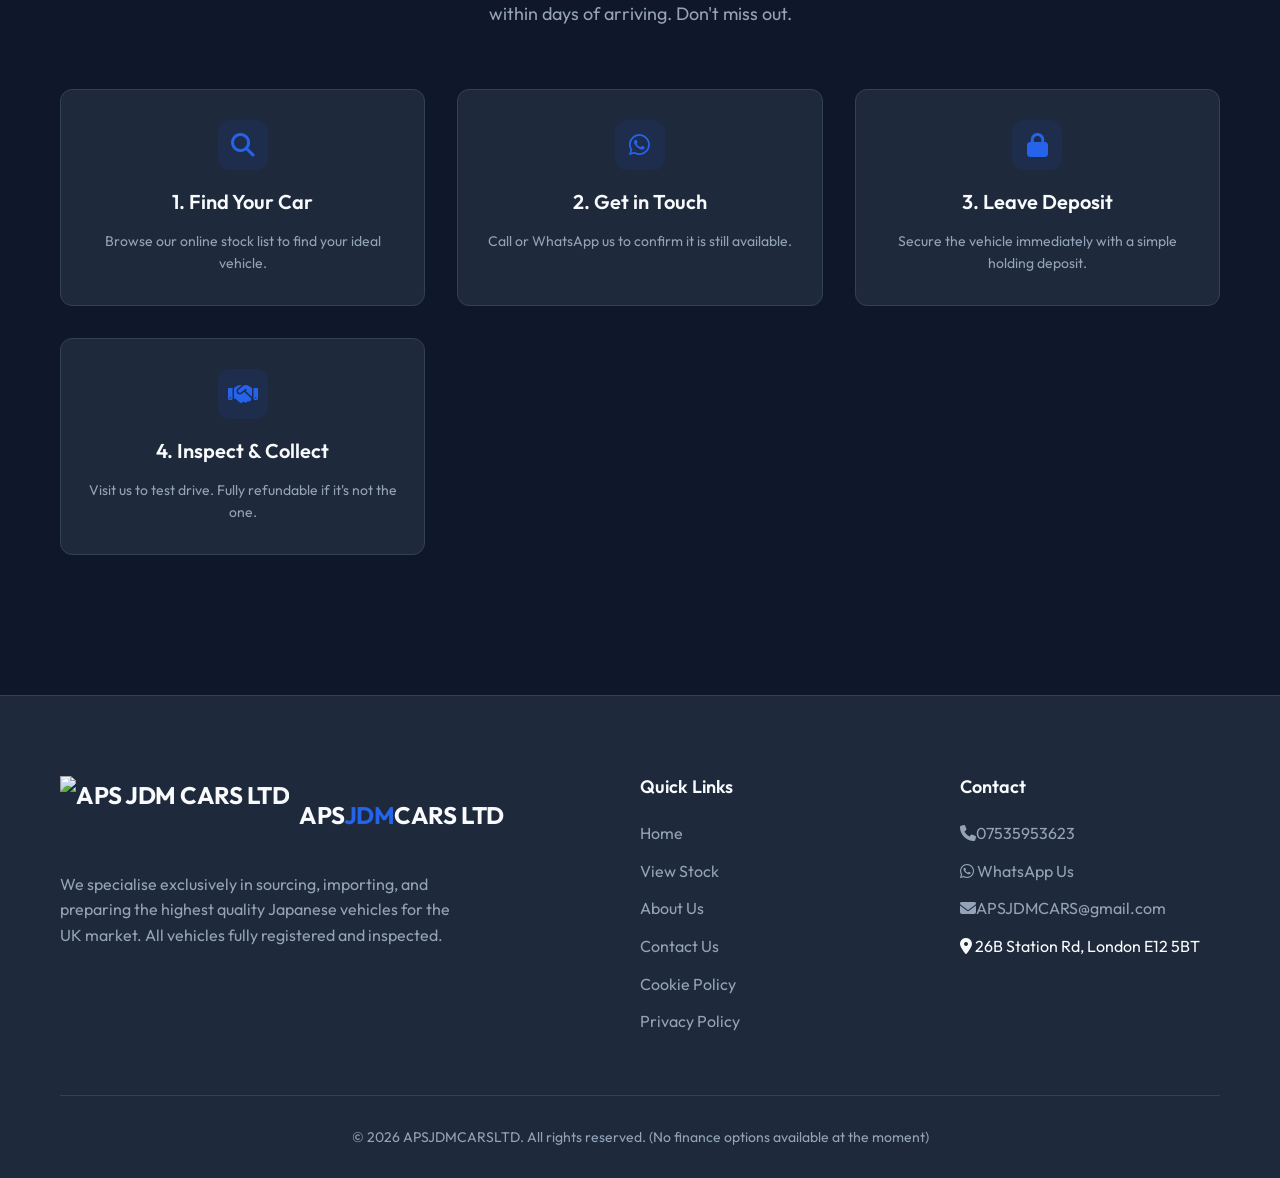
==== commit a26113e2: "Fix relative paths and routing issues causing broken styling/navigation" ====
--- a/static/index.html
+++ b/static/index.html
@@ -3,9 +3,640 @@
 <head>
   <meta charset="UTF-8">
   <meta name="viewport" content="width=device-width, initial-scale=1.0">
-  <title>Japanese Import Cars UK | Premium Specialists</title>
-  <meta name="description" content="Discover premium Japanese import cars in the UK. Specialising in high-spec, low-mileage vehicles fully UK registered and inspected.">
-  <link rel="stylesheet" href="style.css?v=1777213964">
+  <title>Japanese Import Cars London | JDM Specialists East London</title>
+  <meta name="description" content="Trusted Japanese import car dealership in East London. Sourcing premium, low-mileage JDM imports (Toyota, Nissan, Honda) fully UK registered. Visit our London E12 showroom.">
+  
+  <!-- Local Business Structured Data for Google Local SEO -->
+  <script type="application/ld+json">
+  {
+    "@context": "https://schema.org",
+    "@type": "AutoDealer",
+    "name": "APS JDM CARS LTD",
+    "image": "https://apsjdmcars.onrender.com/logojdm.png",
+    "@id": "https://apsjdmcars.onrender.com/#dealer",
+    "url": "https://apsjdmcars.onrender.com",
+    "telephone": "07535953623",
+    "priceRange": "$$$",
+    "address": {
+      "@type": "PostalAddress",
+      "streetAddress": "26B Station Rd",
+      "addressLocality": "Manor Park, London",
+      "postalCode": "E12 5BT",
+      "addressCountry": "GB"
+    },
+    "geo": {
+      "@type": "GeoCoordinates",
+      "latitude": 51.5518,
+      "longitude": 0.0469
+    },
+    "openingHoursSpecification": {
+      "@type": "OpeningHoursSpecification",
+      "dayOfWeek": [
+        "Monday",
+        "Tuesday",
+        "Wednesday",
+        "Thursday",
+        "Friday",
+        "Saturday",
+        "Sunday"
+      ],
+      "opens": "09:00",
+      "closes": "18:00"
+    },
+    "sameAs": [
+      "https://wa.me/447721733169"
+    ]
+  }
+  </script>
+  <style>
+@import url('https://fonts.googleapis.com/css2?family=Outfit:wght@300;400;500;600;700&display=swap');
+
+:root {
+  --bg-primary: #0f172a;
+  --bg-secondary: #1e293b;
+  --bg-card: #1e293b;
+  --accent-primary: #2563eb;
+  --accent-hover: #1d4ed8;
+  --accent-green: #10b981;
+  --text-main: #f8fafc;
+  --text-muted: #94a3b8;
+  --border-color: #334155;
+  --font-base: 'Outfit', system-ui, sans-serif;
+  --radius-sm: 6px;
+  --radius-md: 12px;
+  --radius-lg: 20px;
+  --transition: all 0.3s cubic-bezier(0.4, 0, 0.2, 1);
+}
+
+* {
+  margin: 0;
+  padding: 0;
+  box-sizing: border-box;
+}
+
+body {
+  font-family: var(--font-base);
+  background-color: var(--bg-primary);
+  color: var(--text-main);
+  line-height: 1.6;
+  overflow-x: hidden;
+}
+
+h1, h2, h3, h4, h5, h6 {
+  line-height: 1.2;
+  font-weight: 600;
+}
+
+a {
+  color: var(--text-main);
+  text-decoration: none;
+  transition: var(--transition);
+}
+
+ul {
+  list-style: none;
+}
+
+.container {
+  max-width: 1200px;
+  margin: 0 auto;
+  padding: 0 20px;
+}
+
+/* ==================== BUTTONS ==================== */
+.btn {
+  display: inline-flex;
+  align-items: center;
+  justify-content: center;
+  gap: 8px;
+  padding: 12px 24px;
+  border-radius: var(--radius-sm);
+  font-weight: 500;
+  cursor: pointer;
+  border: none;
+  transition: var(--transition);
+  font-size: 1rem;
+}
+
+.btn-primary {
+  background-color: var(--accent-primary);
+  color: white;
+  font-weight: 600;
+  box-shadow: 0 4px 14px -4px var(--accent-primary);
+}
+
+.btn-primary:hover {
+  background-color: var(--accent-hover);
+  transform: translateY(-2px);
+  box-shadow: 0 6px 20px -6px var(--accent-hover);
+}
+
+.btn-secondary {
+  background-color: var(--bg-card);
+  color: var(--text-main);
+  border: 1px solid var(--border-color);
+}
+
+.btn-secondary:hover {
+  background-color: #f1f5f9;
+  transform: translateY(-2px);
+}
+
+.btn-whatsapp {
+  background-color: var(--accent-green);
+  color: white;
+  box-shadow: 0 4px 14px -4px var(--accent-green);
+}
+
+.btn-whatsapp:hover {
+  background-color: #059669;
+  transform: translateY(-2px);
+  box-shadow: 0 6px 20px -6px var(--accent-green);
+}
+
+/* ==================== HEADER ==================== */
+header {
+  position: fixed;
+  top: 0;
+  left: 0;
+  width: 100%;
+  z-index: 1000;
+  transition: var(--transition);
+}
+
+header.scrolled {
+  background-color: rgba(15, 23, 42, 0.95);
+  backdrop-filter: blur(10px);
+  border-bottom: 1px solid var(--border-color);
+}
+
+.top-bar {
+  background-color: var(--accent-primary);
+  color: white;
+  padding: 8px 0;
+  font-size: 0.875rem;
+  font-weight: 500;
+}
+
+.top-bar .container {
+  display: flex;
+  justify-content: space-between;
+  align-items: center;
+}
+
+.top-contacts {
+  display: flex;
+  gap: 16px;
+}
+
+.top-contacts a {
+  display: flex;
+  align-items: center;
+  gap: 6px;
+}
+
+.top-contacts a:hover {
+  opacity: 0.8;
+}
+
+.nav-container {
+  display: flex;
+  justify-content: space-between;
+  align-items: center;
+  padding: 20px 0;
+}
+
+.logo {
+  font-size: 1.5rem;
+  font-weight: 700;
+  letter-spacing: -0.02em;
+  color: var(--text-main);
+}
+
+.logo span {
+  color: var(--accent-primary);
+}
+
+.nav-logo-img {
+  height: 80px;
+  width: auto;
+  transition: var(--transition);
+}
+
+.footer-logo-img {
+  height: 110px;
+  width: auto;
+  transition: var(--transition);
+}
+
+.nav-links {
+  display: flex;
+  gap: 32px;
+}
+
+.nav-links a {
+  font-weight: 500;
+  opacity: 0.8;
+  position: relative;
+}
+
+.nav-links a::after {
+  content: '';
+  position: absolute;
+  bottom: -4px;
+  left: 0;
+  width: 0;
+  height: 2px;
+  background-color: var(--accent-primary);
+  transition: var(--transition);
+}
+
+.nav-links a:hover {
+  opacity: 1;
+}
+
+.nav-links a:hover::after, .nav-links a.active::after {
+  width: 100%;
+}
+
+.nav-links a.active {
+  opacity: 1;
+}
+
+.mobile-menu-btn {
+  display: none;
+  background: none;
+  border: none;
+  color: var(--text-main);
+  font-size: 1.5rem;
+  cursor: pointer;
+}
+
+/* ==================== HERO SECTION ==================== */
+.hero {
+  height: 100vh;
+  min-height: 600px;
+  display: flex;
+  align-items: center;
+  position: relative;
+  background: linear-gradient(to right, rgba(15,23,42,0.95) 0%, rgba(15,23,42,0.6) 100%), url('https://images.unsplash.com/photo-1603584173870-7f23fdae1b7a?q=80&w=2670&auto=format&fit=crop') center/cover no-repeat;
+  padding-top: 80px;
+}
+
+.hero-content {
+  max-width: 700px;
+  animation: fadeUp 1s ease forwards;
+}
+
+.hero h1 {
+  font-size: 4rem;
+  margin-bottom: 24px;
+}
+
+.hero p {
+  font-size: 1.25rem;
+  color: var(--text-muted);
+  margin-bottom: 32px;
+}
+
+.trust-badges {
+  display: flex;
+  gap: 16px;
+  margin-bottom: 32px;
+}
+
+.badge {
+  background-color: rgba(255, 255, 255, 0.1);
+  padding: 6px 12px;
+  border-radius: 6px;
+  font-size: 0.875rem;
+  font-weight: 600;
+  backdrop-filter: blur(8px);
+  border: 1px solid rgba(255, 255, 255, 0.3);
+  color: white;
+  box-shadow: 0 4px 10px rgba(0,0,0,0.2);
+}
+
+.hero-ctas {
+  display: flex;
+  gap: 16px;
+  margin-bottom: 24px;
+}
+
+.urgency-banner {
+  display: inline-flex;
+  align-items: center;
+  gap: 8px;
+  background-color: rgba(29, 78, 216, 0.1);
+  border: 1px solid rgba(29, 78, 216, 0.2);
+  padding: 10px 16px;
+  border-radius: var(--radius-sm);
+  font-size: 0.875rem;
+  color: var(--accent-hover);
+}
+
+/* ==================== SECTIONS ==================== */
+section {
+  padding: 100px 0;
+}
+
+.section-header {
+  text-align: center;
+  margin-bottom: 60px;
+}
+
+.section-header h2 {
+  font-size: 2.5rem;
+  margin-bottom: 16px;
+}
+
+.section-header p {
+  color: var(--text-muted);
+  font-size: 1.125rem;
+  max-width: 600px;
+  margin: 0 auto;
+}
+
+/* ==================== INFO GRID ==================== */
+.info-grid {
+  display: grid;
+  grid-template-columns: repeat(auto-fit, minmax(280px, 1fr));
+  gap: 32px;
+  margin-bottom: 40px;
+}
+
+.info-card {
+  background-color: var(--bg-secondary);
+  padding: 40px 30px;
+  border-radius: var(--radius-md);
+  border: 1px solid var(--border-color);
+  transition: var(--transition);
+}
+
+.info-card:hover {
+  transform: translateY(-5px);
+  border-color: var(--accent-primary);
+  box-shadow: 0 10px 30px -10px rgba(0,0,0,0.5);
+}
+
+.info-card-icon {
+  width: 50px;
+  height: 50px;
+  background-color: rgba(29, 78, 216, 0.1);
+  color: var(--accent-primary);
+  display: flex;
+  align-items: center;
+  justify-content: center;
+  border-radius: 12px;
+  font-size: 1.5rem;
+  margin-bottom: 20px;
+}
+
+.info-card h3 {
+  font-size: 1.5rem;
+  margin-bottom: 16px;
+}
+
+.info-card p {
+  color: var(--text-muted);
+}
+
+/* ==================== VEHICLE GRID ==================== */
+.vehicle-grid {
+  display: grid;
+  grid-template-columns: repeat(auto-fill, minmax(280px, 1fr));
+  gap: 30px;
+  margin-bottom: 40px;
+}
+
+.vehicle-card {
+  background-color: var(--bg-secondary);
+  border-radius: var(--radius-md);
+  overflow: hidden;
+  border: 1px solid var(--border-color);
+  transition: var(--transition);
+  display: flex;
+  flex-direction: column;
+}
+
+.vehicle-card:hover {
+  transform: translateY(-5px);
+  border-color: #3f3f46;
+  box-shadow: 0 20px 40px -10px rgba(0,0,0,0.5);
+}
+
+.vehicle-img-wrapper {
+  position: relative;
+  aspect-ratio: 16/9;
+  height: auto;
+  overflow: hidden;
+}
+
+.vehicle-img-wrapper img {
+  width: 100%;
+  height: 100%;
+  object-fit: cover;
+  transition: transform 0.5s ease;
+}
+
+.vehicle-card:hover .vehicle-img-wrapper img {
+  transform: scale(1.05);
+}
+
+.vehicle-tag {
+  position: absolute;
+  top: 16px;
+  left: 16px;
+  background-color: var(--accent-primary);
+  color: white;
+  padding: 4px 12px;
+  border-radius: 20px;
+  font-size: 0.75rem;
+  font-weight: 600;
+  box-shadow: 0 4px 10px rgba(0,0,0,0.3);
+  max-width: 85%;
+  white-space: nowrap;
+  overflow: hidden;
+  text-overflow: ellipsis;
+}
+
+.vehicle-info {
+  padding: 24px;
+  flex-grow: 1;
+  display: flex;
+  flex-direction: column;
+}
+
+.vehicle-title {
+  font-size: 1.25rem;
+  margin-bottom: 12px;
+}
+
+.vehicle-price {
+  font-size: 1.5rem;
+  font-weight: 700;
+  color: var(--accent-primary);
+  margin-bottom: 16px;
+}
+
+.vehicle-specs {
+  display: grid;
+  grid-template-columns: 1fr 1fr;
+  gap: 12px;
+  margin-bottom: 24px;
+  padding-bottom: 20px;
+  border-bottom: 1px solid var(--border-color);
+}
+
+.spec-item {
+  display: flex;
+  align-items: center;
+  gap: 8px;
+  color: var(--text-muted);
+  font-size: 0.875rem;
+}
+
+.spec-item i {
+  color: var(--text-main);
+}
+
+.vehicle-actions {
+  display: flex;
+  gap: 12px;
+  margin-top: auto;
+}
+
+.vehicle-actions .btn {
+  flex: 1;
+  padding: 10px;
+  font-size: 0.875rem;
+}
+
+/* ==================== FOOTER ==================== */
+footer {
+  background-color: var(--bg-card);
+  padding: 80px 0 30px;
+  border-top: 1px solid var(--border-color);
+}
+
+.footer-grid {
+  display: grid;
+  grid-template-columns: 2fr 1fr 1fr;
+  gap: 60px;
+  margin-bottom: 60px;
+}
+
+.footer-about p {
+  color: var(--text-muted);
+  margin-top: 16px;
+  max-width: 400px;
+}
+
+.footer-links h4 {
+  font-size: 1.125rem;
+  margin-bottom: 24px;
+}
+
+.footer-links ul {
+  display: flex;
+  flex-direction: column;
+  gap: 12px;
+}
+
+.footer-links a {
+  color: var(--text-muted);
+}
+
+.footer-links a:hover {
+  color: var(--accent-primary);
+}
+
+.footer-bottom {
+  text-align: center;
+  padding-top: 30px;
+  border-top: 1px solid var(--border-color);
+  color: var(--text-muted);
+  font-size: 0.875rem;
+}
+
+/* ==================== ANIMATIONS ==================== */
+@keyframes fadeUp {
+  from {
+    opacity: 0;
+    transform: translateY(30px);
+  }
+  to {
+    opacity: 1;
+    transform: translateY(0);
+  }
+}
+
+/* ==================== MEDIA QUERIES ==================== */
+@media (max-width: 900px) {
+  .hero h1 { font-size: 3rem; }
+  .footer-grid { grid-template-columns: 1fr 1fr; gap: 40px; }
+  .hero-ctas { flex-direction: column; }
+}
+
+@media (max-width: 768px) {
+  .filter-sidebar {
+    position: relative !important;
+    top: 0 !important;
+    margin-bottom: 20px;
+  }
+
+  .top-contacts span { display: none; }
+  .nav-container { padding: 10px 0; }
+  .nav-logo-img { height: 45px; }
+  .footer-logo-img { height: 65px; }
+  .logo { font-size: 1.1rem; gap: 5px !important; }
+  
+  .nav-links {
+    position: fixed;
+    top: 0;
+    right: -100%;
+    width: 280px;
+    height: 100vh;
+    background-color: var(--bg-secondary);
+    flex-direction: column;
+    padding: 100px 30px;
+    transition: var(--transition);
+    border-left: 1px solid var(--border-color);
+    box-shadow: -10px 0 30px rgba(0,0,0,0.5);
+  }
+  .nav-links.show { right: 0; }
+  .mobile-menu-btn { display: block; z-index: 1001; }
+  .hero h1 { font-size: 2.5rem; }
+  .footer-grid { grid-template-columns: 1fr; }
+}
+
+@media (max-width: 480px) {
+  .container { padding: 0 15px; }
+  .hero h1 { font-size: 2rem; }
+  .vehicle-grid { grid-template-columns: 1fr; }
+  .info-grid { grid-template-columns: 1fr; gap: 20px; }
+  .hero-ctas { flex-direction: column; width: 100%; }
+  .hero-ctas .btn { width: 100%; justify-content: center; }
+  .vehicle-specs { grid-template-columns: 1fr; }
+  .footer-logo-img { height: 50px; }
+}
+
+.page-header { padding: 150px 0 60px; background-color: var(--bg-secondary); border-bottom: 1px solid var(--border-color); text-align: center; }
+
+
+.filter-sidebar {
+  flex: 1; 
+  min-width: 250px; 
+  background-color: var(--bg-secondary); 
+  padding: 24px; 
+  border-radius: var(--radius-md); 
+  border: 1px solid var(--border-color); 
+  height: fit-content; 
+  position: sticky; 
+  top: 120px;
+}
+
+</style>
   <link rel="stylesheet" href="https://cdnjs.cloudflare.com/ajax/libs/font-awesome/6.4.0/css/all.min.css">
 </head>
 <body>
@@ -27,12 +658,12 @@
       </div>
     </div>
     <div class="container nav-container">
-      <a href="index.html" class="logo" style="text-decoration: none; display: flex; align-items: center; gap: 10px;"><img src="logojdm.png" alt="APS JDM CARS LTD" class="nav-logo-img"><div>APS<span>JDM</span>CARS LTD</div></a>
+      <a href="/" class="logo" style="text-decoration: none; display: flex; align-items: center; gap: 10px;"><img src="/logojdm.png" alt="APS JDM CARS LTD" class="nav-logo-img"><div>APS<span>JDM</span>CARS LTD</div></a>
       <nav class="nav-links">
-        <a href="index.html" class="active">Home</a>
-        <a href="stock.html">View Stock</a>
-        <a href="about.html">About Us</a>
-        <a href="contact.html">Contact Us</a>
+        <a href="/" class="active">Home</a>
+        <a href="/stock">View Stock</a>
+        <a href="/about">About Us</a>
+        <a href="/contact">Contact Us</a>
       </nav>
       <button class="mobile-menu-btn"><i class="fas fa-bars"></i></button>
     </div>
@@ -52,7 +683,7 @@
         <p>High-specification, exceptionally low-mileage vehicles that seamlessly outshine the UK market. Hand-picked, fully inspected, and ready to drive away today.</p>
         
         <div class="hero-ctas">
-          <a href="stock.html" class="btn btn-primary"><i class="fas fa-car"></i> View Our Stock</a>
+          <a href="/stock" class="btn btn-primary"><i class="fas fa-car"></i> View Our Stock</a>
           <a href="https://wa.me/447721733169?text=Hi,%20I%20am%20reaching%20out%20from%20the%20website" class="btn btn-whatsapp"><i class="fab fa-whatsapp"></i> WhatsApp Us</a>
         </div>
         
@@ -125,7 +756,7 @@
       </div>
       
       <div style="text-align: center;">
-        <a href="stock.html" class="btn btn-secondary">View All Current Stock</a>
+        <a href="/stock" class="btn btn-secondary">View All Current Stock</a>
       </div>
     </div>
   </section>
@@ -157,7 +788,7 @@
       </div>
       
       <div style="text-align: center;">
-        <a href="stock.html" class="btn btn-primary">Explore Our Stock</a>
+        <a href="/stock" class="btn btn-primary">Explore Our Stock</a>
       </div>
     </div>
   </section>
@@ -200,16 +831,16 @@
     <div class="container">
       <div class="footer-grid">
         <div class="footer-about">
-          <a href="index.html" class="logo" style="text-decoration: none; display: flex; align-items: center; gap: 10px;"><img src="logojdm.png" alt="APS JDM CARS LTD" class="nav-logo-img"><div>APS<span>JDM</span>CARS LTD</div></a>
+          <a href="/" class="logo" style="text-decoration: none; display: flex; align-items: center; gap: 10px;"><img src="/logojdm.png" alt="APS JDM CARS LTD" class="nav-logo-img"><div>APS<span>JDM</span>CARS LTD</div></a>
           <p>We specialise exclusively in sourcing, importing, and preparing the highest quality Japanese vehicles for the UK market. All vehicles fully registered and inspected.</p>
         </div>
         <div class="footer-links">
           <h4>Quick Links</h4>
           <ul>
-            <li><a href="index.html">Home</a></li>
-            <li><a href="stock.html">View Stock</a></li>
-            <li><a href="about.html">About Us</a></li>
-            <li><a href="contact.html">Contact Us</a></li>
+            <li><a href="/">Home</a></li>
+            <li><a href="/stock">View Stock</a></li>
+            <li><a href="/about">About Us</a></li>
+            <li><a href="/contact">Contact Us</a></li>
             <li><a href="/cookie-policy">Cookie Policy</a></li>
             <li><a href="/privacy-policy">Privacy Policy</a></li>
           </ul>
@@ -230,7 +861,7 @@
     </div>
   </footer>
 
-  <script src="script.js"></script>
+  <script src="/script.js"></script>
 
   <!-- DYNAMIC LIVE STOCK API -->
   <script>
@@ -283,7 +914,7 @@
                 </div>
                 <div class="vehicle-actions">
                   <a href="/vehicle/${v.id}" class="btn btn-secondary" onclick="event.stopPropagation()">View Details</a>
-                  <a href="/contact.html?vehicle=${v.id}" class="btn btn-whatsapp" onclick="event.stopPropagation()"><i class="fab fa-whatsapp"></i> Chat</a>
+                  <a href="/contact?vehicle=${v.id}" class="btn btn-whatsapp" onclick="event.stopPropagation()"><i class="fab fa-whatsapp"></i> Chat</a>
                 </div>
               </div>
             </div>
